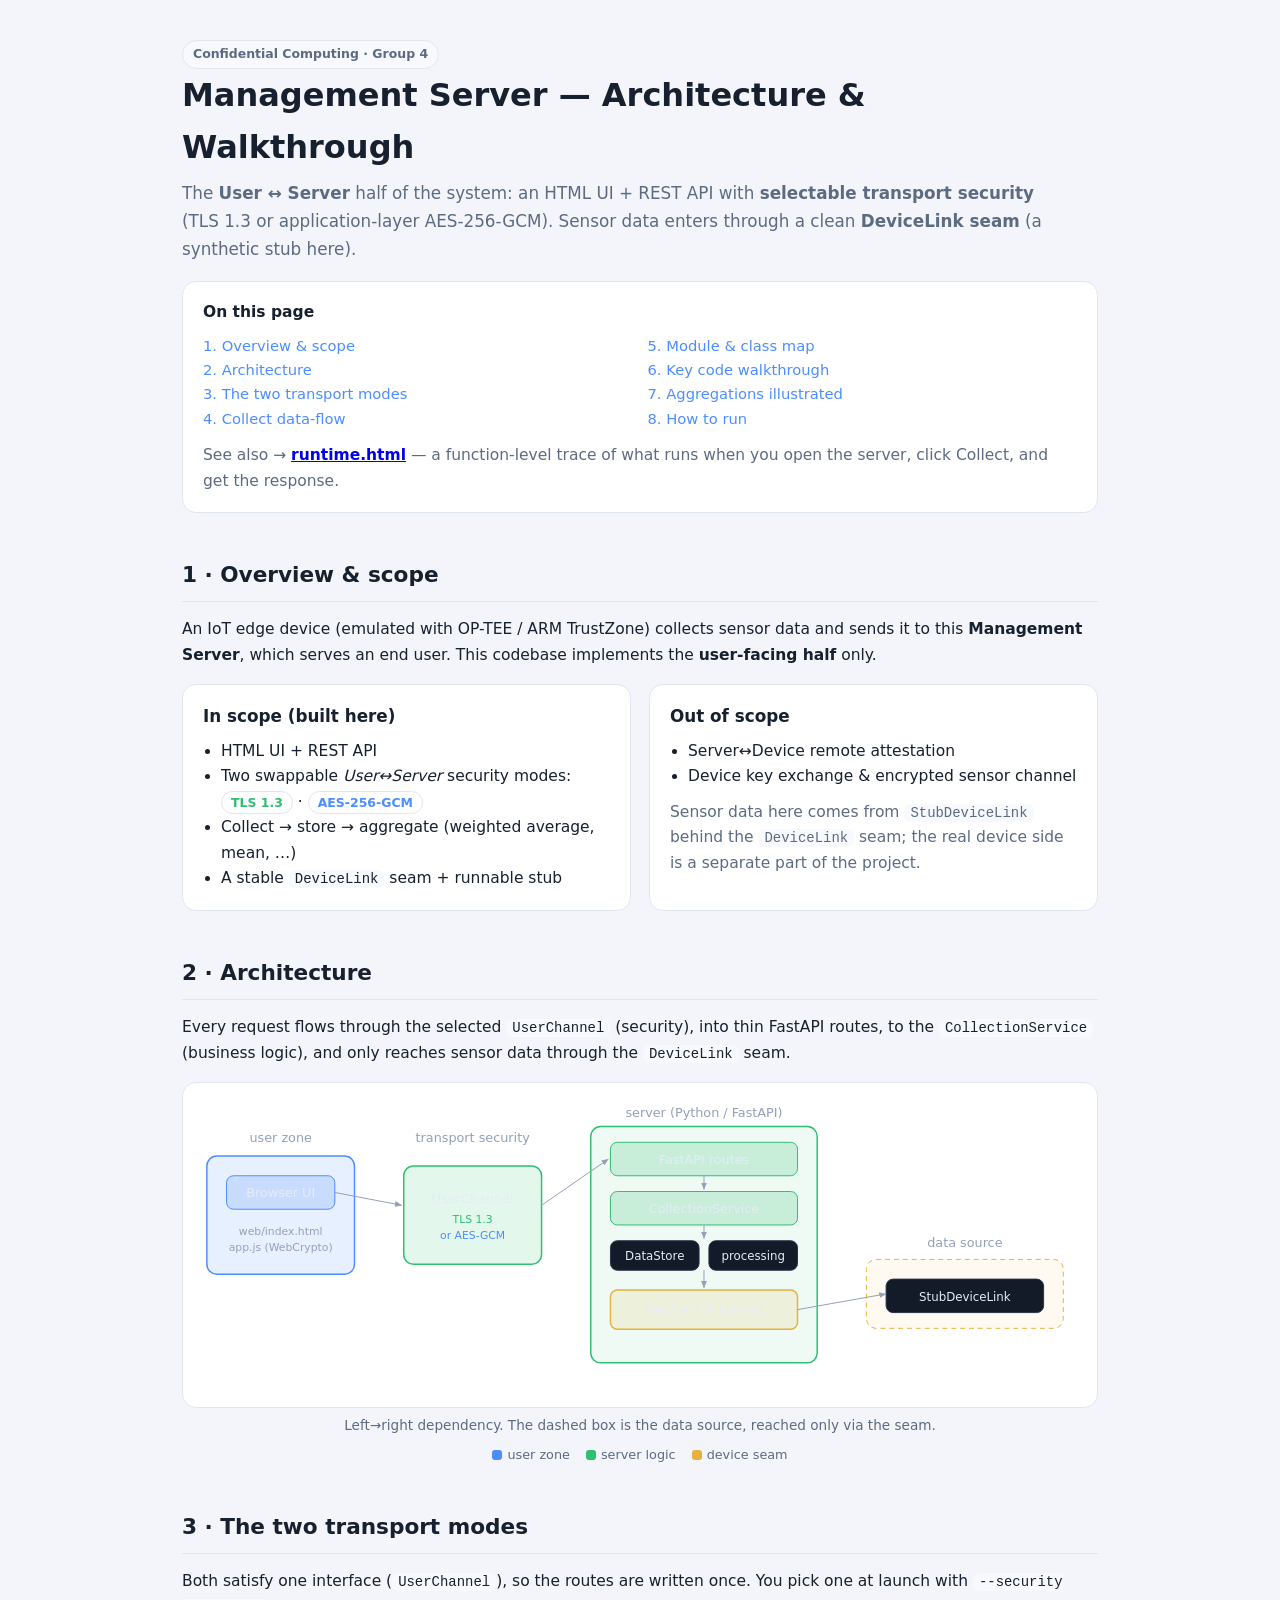
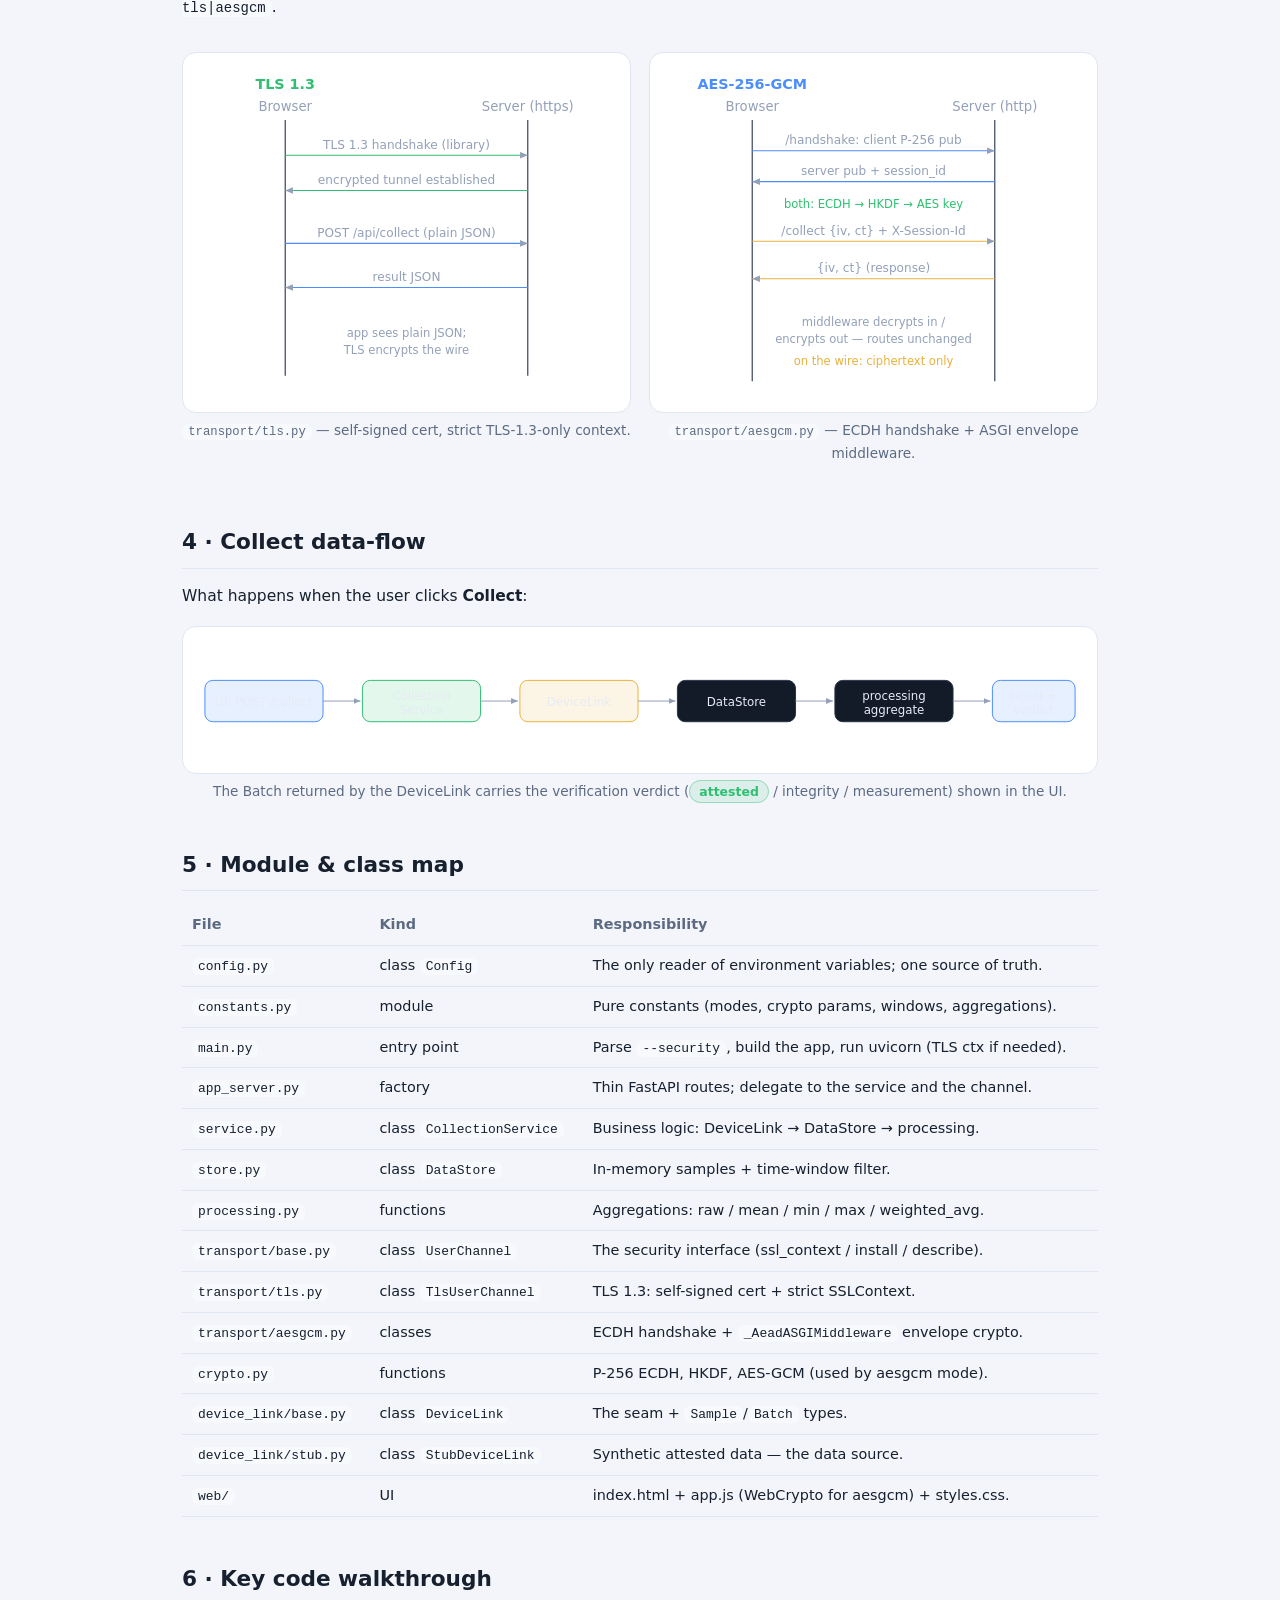
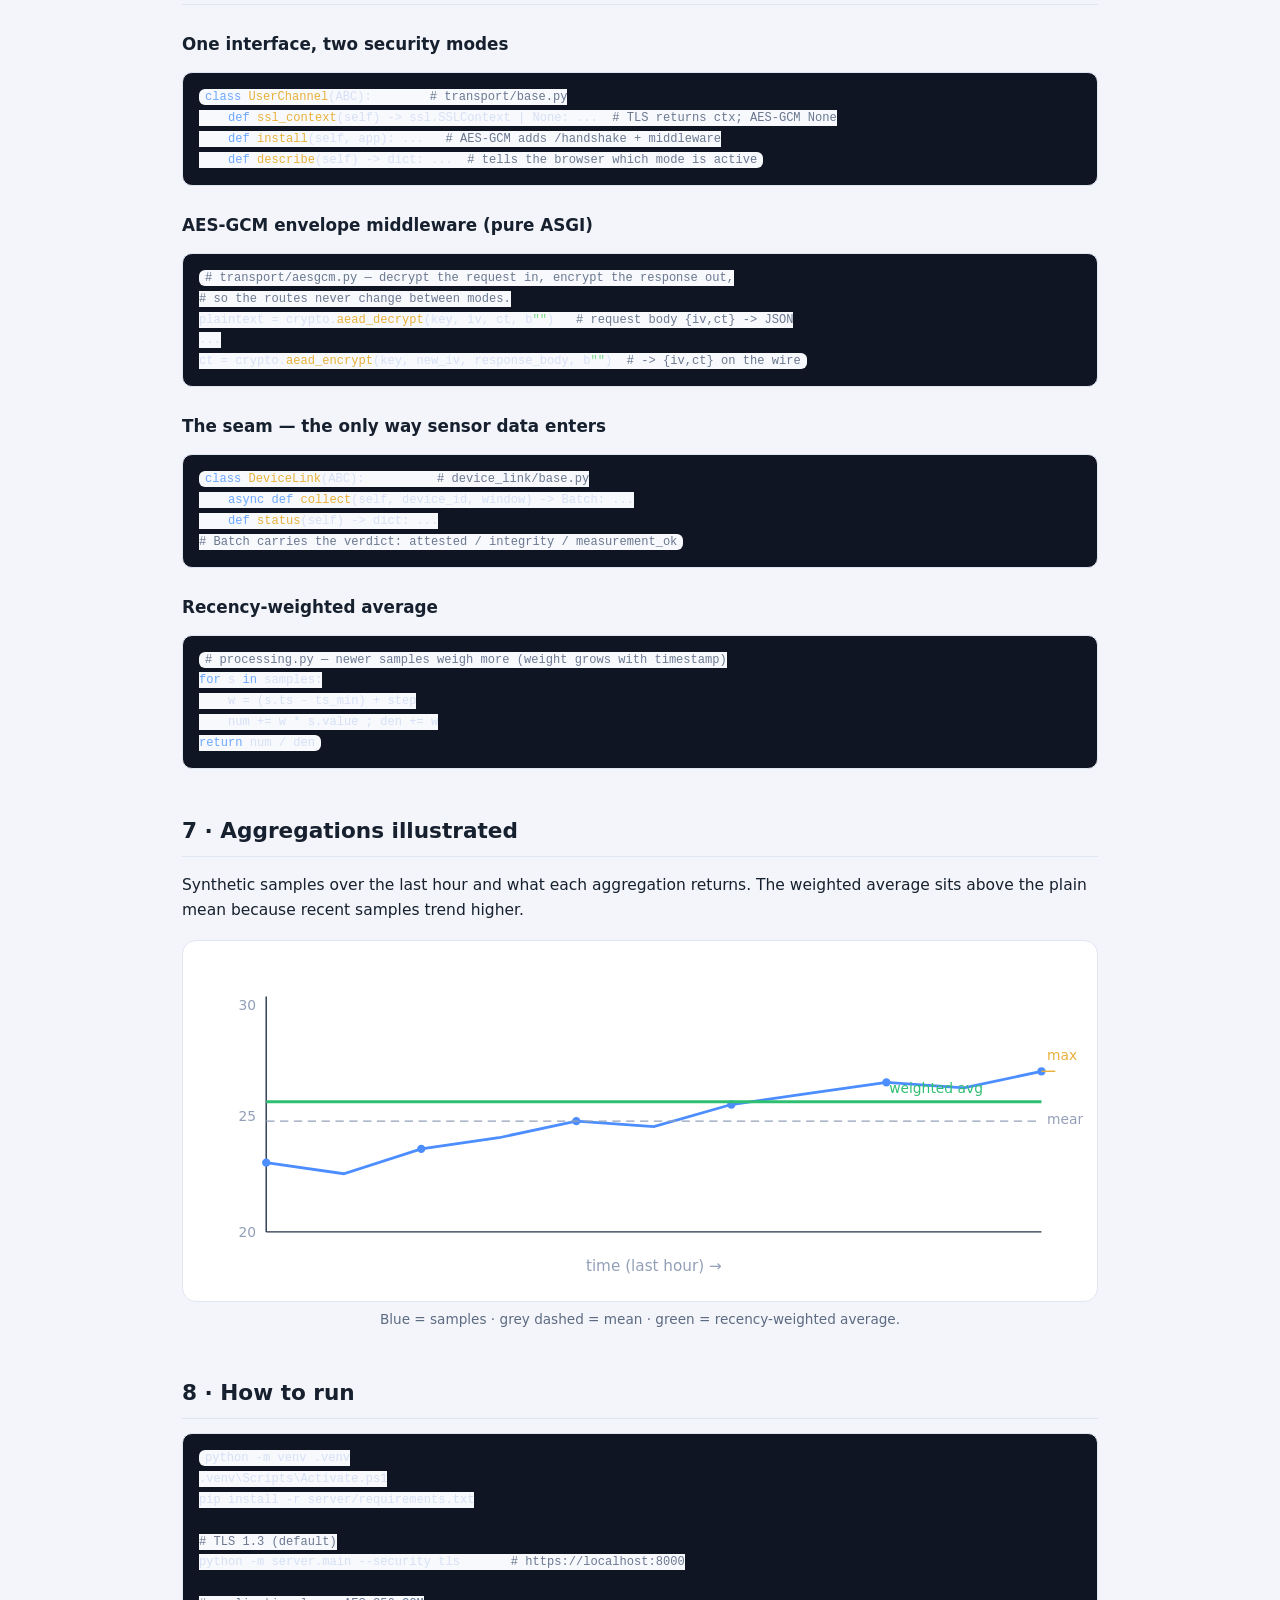
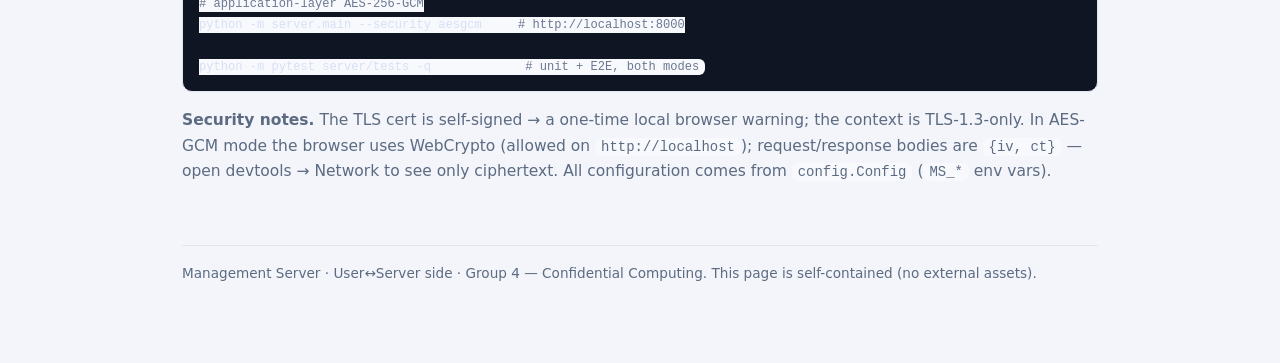
==== CC_Server/server/docs/architecture.html @ 54cc8aa9 "added the server to git + attestation and key exchange is ready + registration" ====
<!DOCTYPE html>
<html lang="en">
<head>
<meta charset="utf-8" />
<meta name="viewport" content="width=device-width, initial-scale=1" />
<title>Management Server — Architecture &amp; Walkthrough</title>
<style>
  :root {
    --bg:#0f1420; --card:#1a2233; --card2:#131a28; --fg:#e6ebf5; --muted:#93a0b8;
    --accent:#4c8dff; --ok:#2fbf71; --bad:#e0556b; --amber:#e8b13b; --border:#27324a;
    --code:#0c1120;
  }
  @media (prefers-color-scheme: light) {
    :root { --bg:#f3f5fa; --card:#fff; --card2:#f7f9fd; --fg:#16202e; --muted:#5c6b82;
            --border:#e0e6f0; --code:#0f1522; }
  }
  * { box-sizing:border-box; }
  body { margin:0; background:var(--bg); color:var(--fg);
    font:15.5px/1.65 system-ui,-apple-system,"Segoe UI",Roboto,sans-serif; }
  .wrap { max-width:960px; margin:0 auto; padding:40px 22px 80px; }
  h1 { font-size:2rem; margin:0 0 6px; }
  h2 { font-size:1.35rem; margin:44px 0 14px; padding-bottom:8px; border-bottom:1px solid var(--border); }
  h3 { font-size:1.05rem; margin:26px 0 8px; }
  p.lead { color:var(--muted); font-size:1.05rem; margin-top:0; }
  .tag { display:inline-block; padding:3px 10px; border-radius:999px; font-size:.78rem;
    font-weight:600; border:1px solid var(--border); background:var(--card2); color:var(--muted); }
  .grid2 { display:grid; grid-template-columns:1fr 1fr; gap:18px; }
  @media (max-width:720px){ .grid2 { grid-template-columns:1fr; } }
  .card { background:var(--card); border:1px solid var(--border); border-radius:14px; padding:18px 20px; }
  .card h3 { margin-top:0; }
  .muted { color:var(--muted); }
  code { background:var(--card2); padding:1px 6px; border-radius:6px; font-size:.9em; }
  pre { background:var(--code); color:#d7e0f5; border:1px solid var(--border); border-radius:10px;
    padding:14px 16px; overflow-x:auto; font-size:.84rem; line-height:1.55; }
  pre .k { color:#6ea8ff; } pre .s { color:#7fd98c; } pre .c { color:#6b7890; } pre .fn { color:#e8b13b; }
  table { width:100%; border-collapse:collapse; font-size:.9rem; }
  th,td { text-align:left; padding:8px 10px; border-bottom:1px solid var(--border); vertical-align:top; }
  th { color:var(--muted); font-weight:600; }
  .chip { padding:3px 9px; border-radius:999px; font-size:.78rem; font-weight:600; border:1px solid var(--border); }
  .chip.ok{color:var(--ok);border-color:rgba(47,191,113,.4);background:rgba(47,191,113,.12);}
  .chip.tls{color:var(--ok);} .chip.aes{color:var(--accent);}
  figure { margin:16px 0; }
  figcaption { color:var(--muted); font-size:.85rem; margin-top:6px; text-align:center; }
  svg { max-width:100%; height:auto; display:block; margin:0 auto; }
  .diagram { background:var(--card); border:1px solid var(--border); border-radius:14px; padding:14px; }
  .legend { font-size:.8rem; color:var(--muted); display:flex; gap:16px; flex-wrap:wrap; justify-content:center; margin-top:8px;}
  .legend span::before{content:"";display:inline-block;width:10px;height:10px;border-radius:3px;margin-right:5px;vertical-align:middle;}
  .lg-user::before{background:#4c8dff;} .lg-app::before{background:#2fbf71;} .lg-seam::before{background:#e8b13b;}
  .toc { columns:2; font-size:.92rem; } @media(max-width:600px){.toc{columns:1;}}
  .toc a { color:var(--accent); text-decoration:none; }
  footer { margin-top:60px; color:var(--muted); font-size:.85rem; border-top:1px solid var(--border); padding-top:16px; }
  /* svg text */
  text { font-family:system-ui,sans-serif; }
</style>
</head>
<body>
<div class="wrap">

  <span class="tag">Confidential Computing · Group 4</span>
  <h1>Management Server — Architecture &amp; Walkthrough</h1>
  <p class="lead">The <strong>User&nbsp;↔&nbsp;Server</strong> half of the system: an HTML UI + REST API
  with <strong>selectable transport security</strong> (TLS&nbsp;1.3 or application-layer AES-256-GCM).
  Sensor data enters through a clean <strong>DeviceLink seam</strong> (a synthetic stub here).</p>

  <div class="card" style="margin-top:18px">
    <strong>On this page</strong>
    <div class="toc" style="margin-top:8px">
      <a href="#overview">1. Overview &amp; scope</a><br/>
      <a href="#arch">2. Architecture</a><br/>
      <a href="#modes">3. The two transport modes</a><br/>
      <a href="#flow">4. Collect data-flow</a><br/>
      <a href="#map">5. Module &amp; class map</a><br/>
      <a href="#code">6. Key code walkthrough</a><br/>
      <a href="#chart">7. Aggregations illustrated</a><br/>
      <a href="#run">8. How to run</a>
    </div>
    <p class="muted" style="margin:12px 0 0">See also →
      <a href="runtime.html"><strong>runtime.html</strong></a> — a function-level trace of what
      runs when you open the server, click Collect, and get the response.</p>
  </div>

  <!-- 1 -->
  <h2 id="overview">1 · Overview &amp; scope</h2>
  <p>An IoT edge device (emulated with OP-TEE / ARM TrustZone) collects sensor data and sends it to
  this <strong>Management Server</strong>, which serves an end user. This codebase implements the
  <strong>user-facing half</strong> only.</p>
  <div class="grid2">
    <div class="card">
      <h3>In scope (built here)</h3>
      <ul style="margin:0;padding-left:18px">
        <li>HTML UI + REST API</li>
        <li>Two swappable <em>User↔Server</em> security modes: <span class="chip tls">TLS 1.3</span> · <span class="chip aes">AES-256-GCM</span></li>
        <li>Collect → store → aggregate (weighted average, mean, …)</li>
        <li>A stable <code>DeviceLink</code> seam + runnable stub</li>
      </ul>
    </div>
    <div class="card">
      <h3>Out of scope</h3>
      <ul style="margin:0;padding-left:18px">
        <li>Server↔Device remote attestation</li>
        <li>Device key exchange &amp; encrypted sensor channel</li>
      </ul>
      <p class="muted" style="margin:10px 0 0">Sensor data here comes from
      <code>StubDeviceLink</code> behind the <code>DeviceLink</code> seam; the real device
      side is a separate part of the project.</p>
    </div>
  </div>

  <!-- 2 -->
  <h2 id="arch">2 · Architecture</h2>
  <p>Every request flows through the selected <code>UserChannel</code> (security), into thin FastAPI
  routes, to the <code>CollectionService</code> (business logic), and only reaches sensor data through
  the <code>DeviceLink</code> seam.</p>
  <figure>
    <div class="diagram">
    <svg viewBox="0 0 900 300" role="img" aria-label="Architecture diagram">
      <defs>
        <marker id="ah" markerWidth="9" markerHeight="9" refX="7" refY="3" orient="auto">
          <path d="M0,0 L7,3 L0,6 Z" fill="#93a0b8"/>
        </marker>
      </defs>
      <!-- user zone -->
      <rect x="10" y="60" width="150" height="120" rx="10" fill="#4c8dff22" stroke="#4c8dff" stroke-width="1.5"/>
      <text x="85" y="46" text-anchor="middle" fill="#93a0b8" font-size="13">user zone</text>
      <rect x="30" y="80" width="110" height="34" rx="7" fill="#4c8dff33" stroke="#4c8dff"/>
      <text x="85" y="102" text-anchor="middle" fill="#e6ebf5" font-size="13">Browser UI</text>
      <text x="85" y="140" text-anchor="middle" fill="#93a0b8" font-size="11">web/index.html</text>
      <text x="85" y="156" text-anchor="middle" fill="#93a0b8" font-size="11">app.js (WebCrypto)</text>

      <!-- channel -->
      <rect x="210" y="70" width="140" height="100" rx="10" fill="#2fbf7122" stroke="#2fbf71" stroke-width="1.5"/>
      <text x="280" y="46" text-anchor="middle" fill="#93a0b8" font-size="13">transport security</text>
      <text x="280" y="108" text-anchor="middle" fill="#e6ebf5" font-size="13">UserChannel</text>
      <text x="280" y="128" text-anchor="middle" fill="#2fbf71" font-size="11">TLS 1.3</text>
      <text x="280" y="144" text-anchor="middle" fill="#4c8dff" font-size="11">or AES-GCM</text>

      <!-- app zone -->
      <rect x="400" y="30" width="230" height="240" rx="10" fill="#2fbf7115" stroke="#2fbf71" stroke-width="1.5"/>
      <text x="515" y="20" text-anchor="middle" fill="#93a0b8" font-size="13">server (Python / FastAPI)</text>
      <rect x="420" y="46" width="190" height="34" rx="7" fill="#2fbf7133" stroke="#2fbf71"/>
      <text x="515" y="68" text-anchor="middle" fill="#e6ebf5" font-size="13">FastAPI routes</text>
      <rect x="420" y="96" width="190" height="34" rx="7" fill="#2fbf7133" stroke="#2fbf71"/>
      <text x="515" y="118" text-anchor="middle" fill="#e6ebf5" font-size="13">CollectionService</text>
      <rect x="420" y="146" width="90" height="30" rx="7" fill="#131a28" stroke="#27324a"/>
      <text x="465" y="166" text-anchor="middle" fill="#e6ebf5" font-size="12">DataStore</text>
      <rect x="520" y="146" width="90" height="30" rx="7" fill="#131a28" stroke="#27324a"/>
      <text x="565" y="166" text-anchor="middle" fill="#e6ebf5" font-size="12">processing</text>
      <rect x="420" y="196" width="190" height="40" rx="7" fill="#e8b13b22" stroke="#e8b13b" stroke-width="1.5"/>
      <text x="515" y="220" text-anchor="middle" fill="#e6ebf5" font-size="13">DeviceLink (seam)</text>

      <!-- data source zone -->
      <rect x="680" y="165" width="200" height="70" rx="10" fill="#e8b13b12" stroke="#e8b13b" stroke-dasharray="5 4"/>
      <text x="780" y="152" text-anchor="middle" fill="#93a0b8" font-size="13">data source</text>
      <rect x="700" y="185" width="160" height="34" rx="7" fill="#131a28" stroke="#27324a"/>
      <text x="780" y="207" text-anchor="middle" fill="#e6ebf5" font-size="12">StubDeviceLink</text>

      <!-- arrows -->
      <line x1="140" y1="97" x2="208" y2="110" stroke="#93a0b8" marker-end="url(#ah)"/>
      <line x1="350" y1="110" x2="418" y2="63" stroke="#93a0b8" marker-end="url(#ah)"/>
      <line x1="515" y1="80" x2="515" y2="94" stroke="#93a0b8" marker-end="url(#ah)"/>
      <line x1="515" y1="130" x2="515" y2="144" stroke="#93a0b8" marker-end="url(#ah)"/>
      <line x1="515" y1="176" x2="515" y2="194" stroke="#93a0b8" marker-end="url(#ah)"/>
      <line x1="610" y1="216" x2="700" y2="200" stroke="#93a0b8" marker-end="url(#ah)"/>
    </svg>
    </div>
    <figcaption>Left→right dependency. The dashed box is the data source, reached only via the seam.</figcaption>
    <div class="legend"><span class="lg-user">user zone</span><span class="lg-app">server logic</span><span class="lg-seam">device seam</span></div>
  </figure>

  <!-- 3 -->
  <h2 id="modes">3 · The two transport modes</h2>
  <p>Both satisfy one interface (<code>UserChannel</code>), so the routes are written once. You pick one
  at launch with <code>--security tls|aesgcm</code>.</p>
  <div class="grid2">
    <figure>
      <div class="diagram">
      <svg viewBox="0 0 380 300" role="img" aria-label="TLS mode sequence">
        <text x="80" y="20" text-anchor="middle" fill="#2fbf71" font-size="13" font-weight="700">TLS 1.3</text>
        <text x="80" y="40" text-anchor="middle" fill="#93a0b8" font-size="12">Browser</text>
        <text x="300" y="40" text-anchor="middle" fill="#93a0b8" font-size="12">Server (https)</text>
        <line x1="80" y1="48" x2="80" y2="280" stroke="#27324a"/>
        <line x1="300" y1="48" x2="300" y2="280" stroke="#27324a"/>
        <line x1="80" y1="80" x2="300" y2="80" stroke="#2fbf71" marker-end="url(#ah)"/>
        <text x="190" y="74" text-anchor="middle" fill="#93a0b8" font-size="11">TLS 1.3 handshake (library)</text>
        <line x1="300" y1="112" x2="80" y2="112" stroke="#2fbf71" marker-end="url(#ah)"/>
        <text x="190" y="106" text-anchor="middle" fill="#93a0b8" font-size="11">encrypted tunnel established</text>
        <line x1="80" y1="160" x2="300" y2="160" stroke="#4c8dff" marker-end="url(#ah)"/>
        <text x="190" y="154" text-anchor="middle" fill="#93a0b8" font-size="11">POST /api/collect (plain JSON)</text>
        <line x1="300" y1="200" x2="80" y2="200" stroke="#4c8dff" marker-end="url(#ah)"/>
        <text x="190" y="194" text-anchor="middle" fill="#93a0b8" font-size="11">result JSON</text>
        <text x="190" y="245" text-anchor="middle" fill="#93a0b8" font-size="10.5">app sees plain JSON;</text>
        <text x="190" y="260" text-anchor="middle" fill="#93a0b8" font-size="10.5">TLS encrypts the wire</text>
      </svg>
      </div>
      <figcaption><code>transport/tls.py</code> — self-signed cert, strict TLS-1.3-only context.</figcaption>
    </figure>
    <figure>
      <div class="diagram">
      <svg viewBox="0 0 380 300" role="img" aria-label="AES-GCM mode sequence">
        <text x="80" y="20" text-anchor="middle" fill="#4c8dff" font-size="13" font-weight="700">AES-256-GCM</text>
        <text x="80" y="40" text-anchor="middle" fill="#93a0b8" font-size="12">Browser</text>
        <text x="300" y="40" text-anchor="middle" fill="#93a0b8" font-size="12">Server (http)</text>
        <line x1="80" y1="48" x2="80" y2="285" stroke="#27324a"/>
        <line x1="300" y1="48" x2="300" y2="285" stroke="#27324a"/>
        <line x1="80" y1="76" x2="300" y2="76" stroke="#4c8dff" marker-end="url(#ah)"/>
        <text x="190" y="70" text-anchor="middle" fill="#93a0b8" font-size="11">/handshake: client P-256 pub</text>
        <line x1="300" y1="104" x2="80" y2="104" stroke="#4c8dff" marker-end="url(#ah)"/>
        <text x="190" y="98" text-anchor="middle" fill="#93a0b8" font-size="11">server pub + session_id</text>
        <text x="190" y="128" text-anchor="middle" fill="#2fbf71" font-size="10.5">both: ECDH → HKDF → AES key</text>
        <line x1="80" y1="158" x2="300" y2="158" stroke="#e8b13b" marker-end="url(#ah)"/>
        <text x="190" y="152" text-anchor="middle" fill="#93a0b8" font-size="11">/collect  {iv, ct}  + X-Session-Id</text>
        <line x1="300" y1="192" x2="80" y2="192" stroke="#e8b13b" marker-end="url(#ah)"/>
        <text x="190" y="186" text-anchor="middle" fill="#93a0b8" font-size="11">{iv, ct}  (response)</text>
        <text x="190" y="235" text-anchor="middle" fill="#93a0b8" font-size="10.5">middleware decrypts in /</text>
        <text x="190" y="250" text-anchor="middle" fill="#93a0b8" font-size="10.5">encrypts out — routes unchanged</text>
        <text x="190" y="270" text-anchor="middle" fill="#e8b13b" font-size="10.5">on the wire: ciphertext only</text>
      </svg>
      </div>
      <figcaption><code>transport/aesgcm.py</code> — ECDH handshake + ASGI envelope middleware.</figcaption>
    </figure>
  </div>

  <!-- 4 -->
  <h2 id="flow">4 · Collect data-flow</h2>
  <p>What happens when the user clicks <strong>Collect</strong>:</p>
  <figure>
    <div class="diagram">
    <svg viewBox="0 0 900 120" role="img" aria-label="Collect data-flow">
      <defs>
        <marker id="ah2" markerWidth="9" markerHeight="9" refX="7" refY="3" orient="auto"><path d="M0,0 L7,3 L0,6 Z" fill="#93a0b8"/></marker>
      </defs>
      <g font-size="12" fill="#e6ebf5">
        <rect x="8"   y="40" width="120" height="42" rx="8" fill="#4c8dff22" stroke="#4c8dff"/><text x="68"  y="66" text-anchor="middle">UI: POST /collect</text>
        <rect x="168" y="40" width="120" height="42" rx="8" fill="#2fbf7122" stroke="#2fbf71"/><text x="228" y="60" text-anchor="middle">Collection</text><text x="228" y="74" text-anchor="middle">Service</text>
        <rect x="328" y="40" width="120" height="42" rx="8" fill="#e8b13b22" stroke="#e8b13b"/><text x="388" y="66" text-anchor="middle">DeviceLink</text>
        <rect x="488" y="40" width="120" height="42" rx="8" fill="#131a28" stroke="#27324a"/><text x="548" y="66" text-anchor="middle">DataStore</text>
        <rect x="648" y="40" width="120" height="42" rx="8" fill="#131a28" stroke="#27324a"/><text x="708" y="60" text-anchor="middle">processing</text><text x="708" y="74" text-anchor="middle">aggregate</text>
        <rect x="808" y="40" width="84" height="42" rx="8" fill="#4c8dff22" stroke="#4c8dff"/><text x="850" y="60" text-anchor="middle">result +</text><text x="850" y="74" text-anchor="middle">verdict</text>
      </g>
      <g stroke="#93a0b8" marker-end="url(#ah2)">
        <line x1="128" y1="61" x2="166" y2="61"/><line x1="288" y1="61" x2="326" y2="61"/>
        <line x1="448" y1="61" x2="486" y2="61"/><line x1="608" y1="61" x2="646" y2="61"/>
        <line x1="768" y1="61" x2="806" y2="61"/>
      </g>
    </svg>
    </div>
    <figcaption>The Batch returned by the DeviceLink carries the verification verdict
    (<span class="chip ok">attested</span> / integrity / measurement) shown in the UI.</figcaption>
  </figure>

  <!-- 5 -->
  <h2 id="map">5 · Module &amp; class map</h2>
  <table>
    <tr><th>File</th><th>Kind</th><th>Responsibility</th></tr>
    <tr><td><code>config.py</code></td><td>class <code>Config</code></td><td>The only reader of environment variables; one source of truth.</td></tr>
    <tr><td><code>constants.py</code></td><td>module</td><td>Pure constants (modes, crypto params, windows, aggregations).</td></tr>
    <tr><td><code>main.py</code></td><td>entry point</td><td>Parse <code>--security</code>, build the app, run uvicorn (TLS ctx if needed).</td></tr>
    <tr><td><code>app_server.py</code></td><td>factory</td><td>Thin FastAPI routes; delegate to the service and the channel.</td></tr>
    <tr><td><code>service.py</code></td><td>class <code>CollectionService</code></td><td>Business logic: DeviceLink → DataStore → processing.</td></tr>
    <tr><td><code>store.py</code></td><td>class <code>DataStore</code></td><td>In-memory samples + time-window filter.</td></tr>
    <tr><td><code>processing.py</code></td><td>functions</td><td>Aggregations: raw / mean / min / max / weighted_avg.</td></tr>
    <tr><td><code>transport/base.py</code></td><td>class <code>UserChannel</code></td><td>The security interface (ssl_context / install / describe).</td></tr>
    <tr><td><code>transport/tls.py</code></td><td>class <code>TlsUserChannel</code></td><td>TLS 1.3: self-signed cert + strict SSLContext.</td></tr>
    <tr><td><code>transport/aesgcm.py</code></td><td>classes</td><td>ECDH handshake + <code>_AeadASGIMiddleware</code> envelope crypto.</td></tr>
    <tr><td><code>crypto.py</code></td><td>functions</td><td>P-256 ECDH, HKDF, AES-GCM (used by aesgcm mode).</td></tr>
    <tr><td><code>device_link/base.py</code></td><td>class <code>DeviceLink</code></td><td>The seam + <code>Sample</code>/<code>Batch</code> types.</td></tr>
    <tr><td><code>device_link/stub.py</code></td><td>class <code>StubDeviceLink</code></td><td>Synthetic attested data — the data source.</td></tr>
    <tr><td><code>web/</code></td><td>UI</td><td>index.html + app.js (WebCrypto for aesgcm) + styles.css.</td></tr>
  </table>

  <!-- 6 -->
  <h2 id="code">6 · Key code walkthrough</h2>

  <h3>One interface, two security modes</h3>
  <pre><code><span class="k">class</span> <span class="fn">UserChannel</span>(ABC):        <span class="c"># transport/base.py</span>
    <span class="k">def</span> <span class="fn">ssl_context</span>(self) -> ssl.SSLContext | None: ...  <span class="c"># TLS returns ctx; AES-GCM None</span>
    <span class="k">def</span> <span class="fn">install</span>(self, app): ...   <span class="c"># AES-GCM adds /handshake + middleware</span>
    <span class="k">def</span> <span class="fn">describe</span>(self) -> dict: ...  <span class="c"># tells the browser which mode is active</span></code></pre>

  <h3>AES-GCM envelope middleware (pure ASGI)</h3>
  <pre><code><span class="c"># transport/aesgcm.py — decrypt the request in, encrypt the response out,</span>
<span class="c"># so the routes never change between modes.</span>
plaintext = crypto.<span class="fn">aead_decrypt</span>(key, iv, ct, b<span class="s">""</span>)   <span class="c"># request body {iv,ct} -> JSON</span>
...
ct = crypto.<span class="fn">aead_encrypt</span>(key, new_iv, response_body, b<span class="s">""</span>)  <span class="c"># -> {iv,ct} on the wire</span></code></pre>

  <h3>The seam — the only way sensor data enters</h3>
  <pre><code><span class="k">class</span> <span class="fn">DeviceLink</span>(ABC):          <span class="c"># device_link/base.py</span>
    <span class="k">async def</span> <span class="fn">collect</span>(self, device_id, window) -> Batch: ...
    <span class="k">def</span> <span class="fn">status</span>(self) -> dict: ...
<span class="c"># Batch carries the verdict: attested / integrity / measurement_ok</span></code></pre>

  <h3>Recency-weighted average</h3>
  <pre><code><span class="c"># processing.py — newer samples weigh more (weight grows with timestamp)</span>
<span class="k">for</span> s <span class="k">in</span> samples:
    w = (s.ts - ts_min) + step
    num += w * s.value ; den += w
<span class="k">return</span> num / den</code></pre>

  <!-- 7 -->
  <h2 id="chart">7 · Aggregations illustrated</h2>
  <p>Synthetic samples over the last hour and what each aggregation returns. The weighted average sits
  above the plain mean because recent samples trend higher.</p>
  <figure>
    <div class="diagram">
    <svg viewBox="0 0 640 240" role="img" aria-label="Sample data with aggregations">
      <!-- axes -->
      <line x1="50" y1="200" x2="610" y2="200" stroke="#27324a"/>
      <line x1="50" y1="30" x2="50" y2="200" stroke="#27324a"/>
      <text x="30" y="204" fill="#93a0b8" font-size="10">20</text>
      <text x="30" y="120" fill="#93a0b8" font-size="10">25</text>
      <text x="30" y="40"  fill="#93a0b8" font-size="10">30</text>
      <text x="330" y="228" fill="#93a0b8" font-size="11" text-anchor="middle">time (last hour) →</text>
      <!-- sample polyline (values rising with noise) -->
      <polyline fill="none" stroke="#4c8dff" stroke-width="2"
        points="50,150 106,158 162,140 218,132 274,120 330,124 386,108 442,100 498,92 554,96 610,84"/>
      <!-- points -->
      <g fill="#4c8dff">
        <circle cx="50" cy="150" r="3"/><circle cx="162" cy="140" r="3"/><circle cx="274" cy="120" r="3"/>
        <circle cx="386" cy="108" r="3"/><circle cx="498" cy="92" r="3"/><circle cx="610" cy="84" r="3"/>
      </g>
      <!-- mean line -->
      <line x1="50" y1="120" x2="610" y2="120" stroke="#93a0b8" stroke-dasharray="6 4"/>
      <text x="614" y="122" fill="#93a0b8" font-size="10">mean</text>
      <!-- weighted avg line (higher = lower y) -->
      <line x1="50" y1="106" x2="610" y2="106" stroke="#2fbf71" stroke-width="2"/>
      <text x="500" y="100" fill="#2fbf71" font-size="10">weighted avg</text>
      <!-- min/max ticks -->
      <line x1="610" y1="84" x2="620" y2="84" stroke="#e8b13b"/><text x="614" y="76" fill="#e8b13b" font-size="10">max</text>
    </svg>
    </div>
    <figcaption>Blue = samples · grey dashed = mean · green = recency-weighted average.</figcaption>
  </figure>

  <!-- 8 -->
  <h2 id="run">8 · How to run</h2>
  <pre><code>python -m venv .venv
.venv\Scripts\Activate.ps1
pip install -r server/requirements.txt

<span class="c"># TLS 1.3 (default)</span>
python -m server.main --security tls       <span class="c"># https://localhost:8000</span>

<span class="c"># application-layer AES-256-GCM</span>
python -m server.main --security aesgcm     <span class="c"># http://localhost:8000</span>

python -m pytest server/tests -q             <span class="c"># unit + E2E, both modes</span></code></pre>
  <p class="muted"><strong>Security notes.</strong> The TLS cert is self-signed → a one-time local browser
  warning; the context is TLS-1.3-only. In AES-GCM mode the browser uses WebCrypto (allowed on
  <code>http://localhost</code>); request/response bodies are <code>{iv, ct}</code> — open devtools →
  Network to see only ciphertext. All configuration comes from <code>config.Config</code>
  (<code>MS_*</code> env vars).</p>

  <footer>
    Management Server · User↔Server side · Group 4 — Confidential Computing.
    This page is self-contained (no external assets).
  </footer>
</div>
</body>
</html>
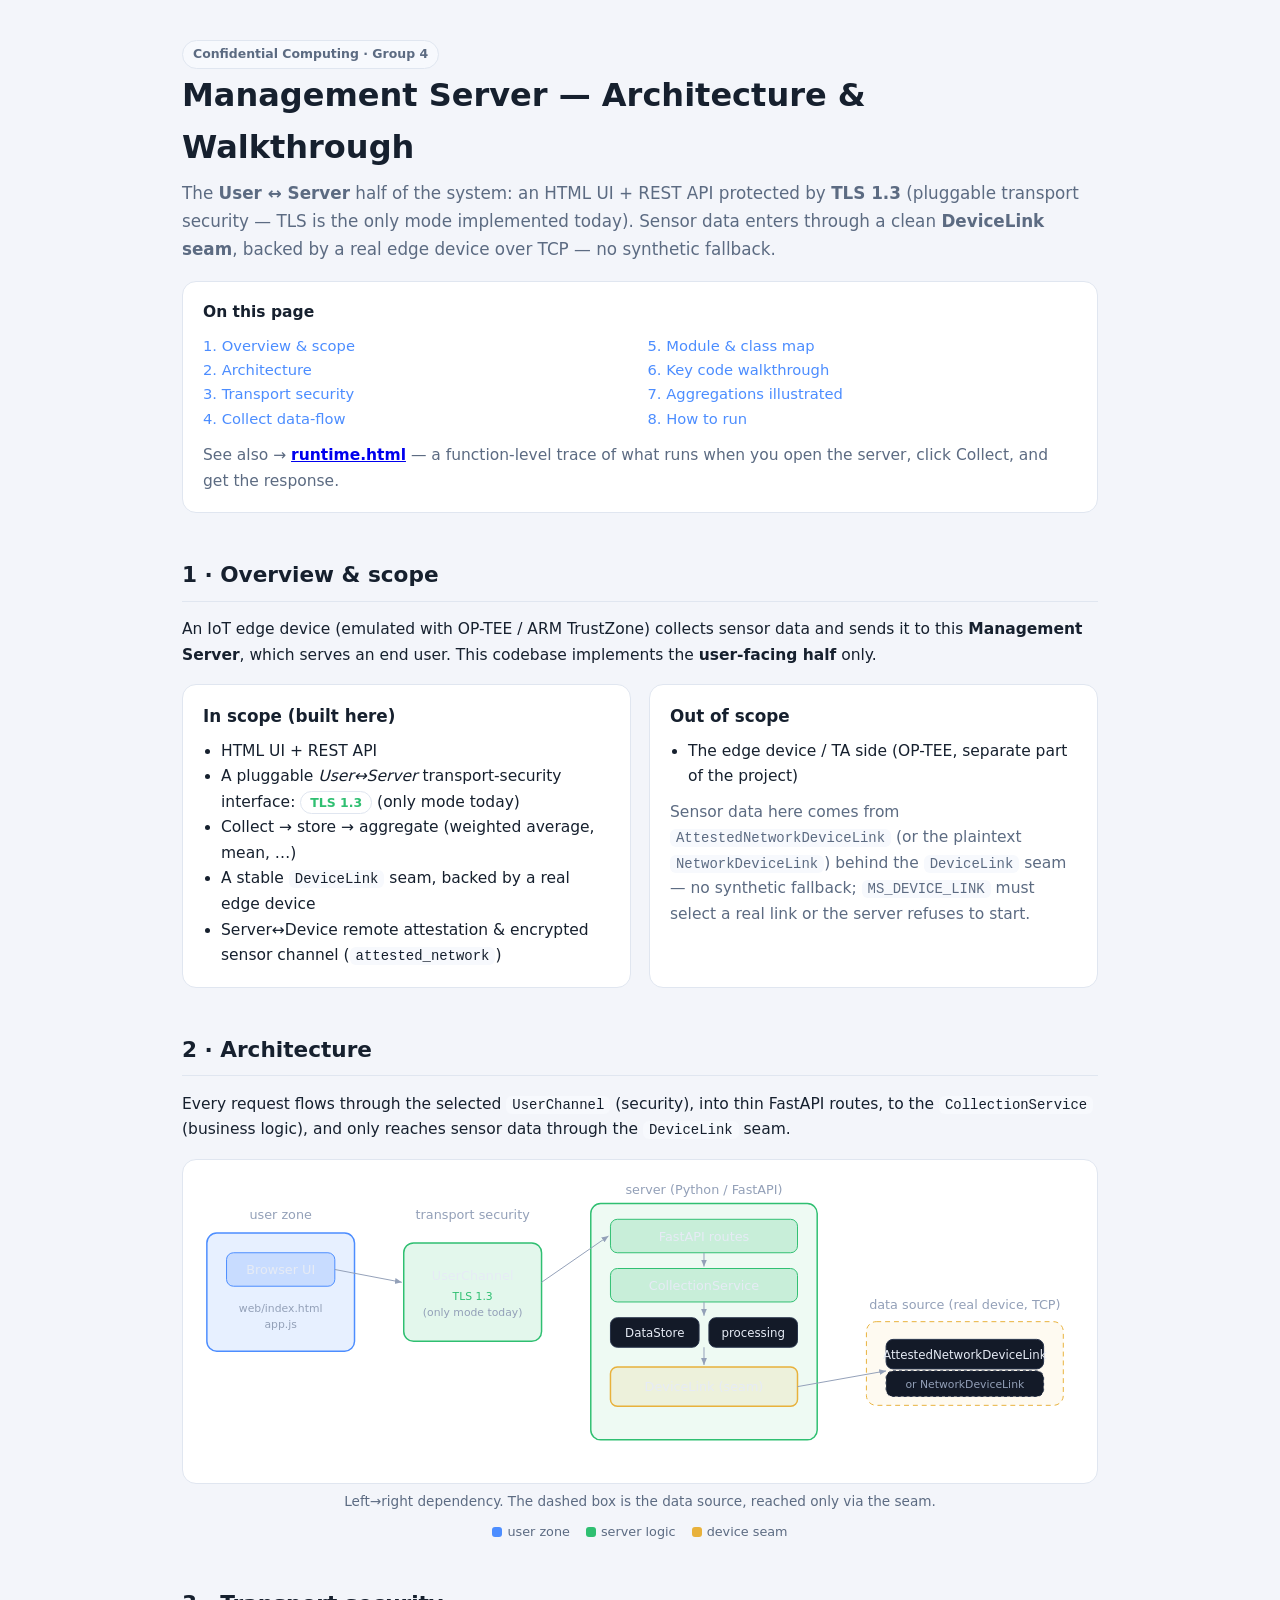
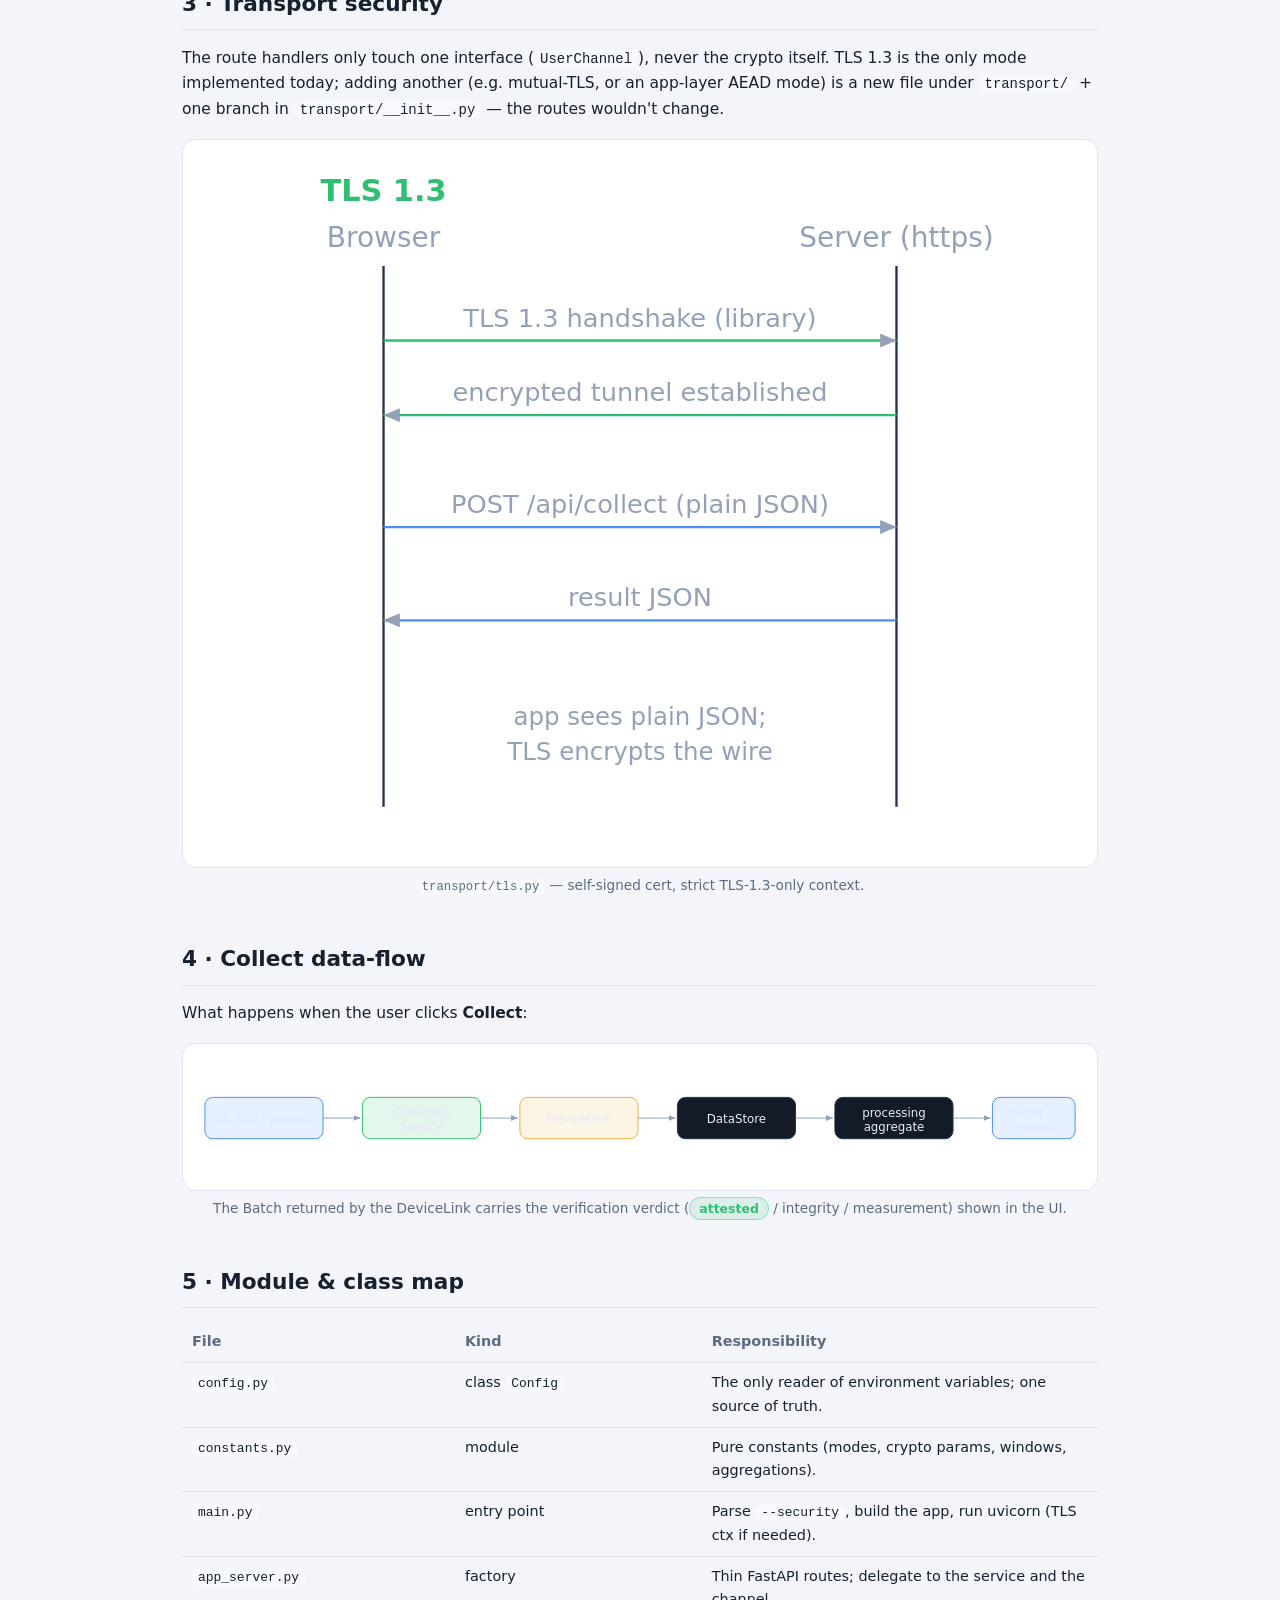
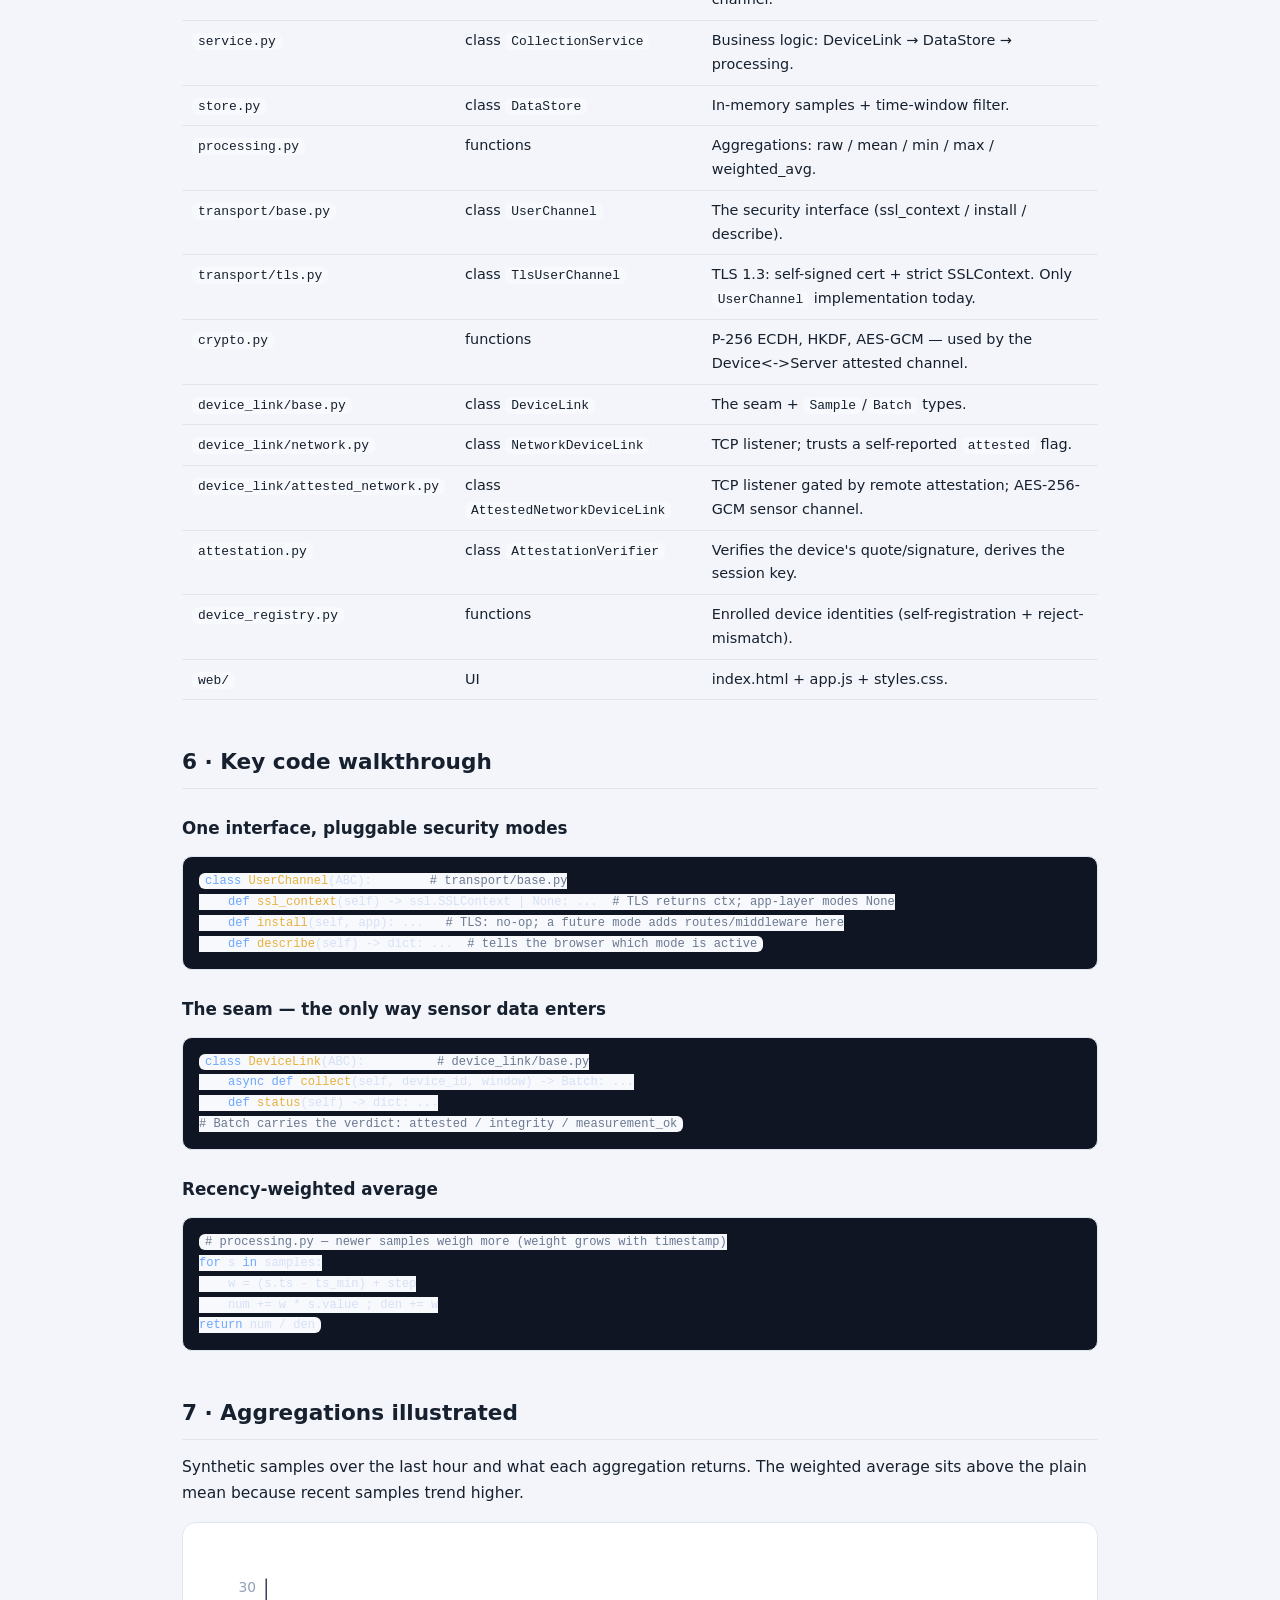
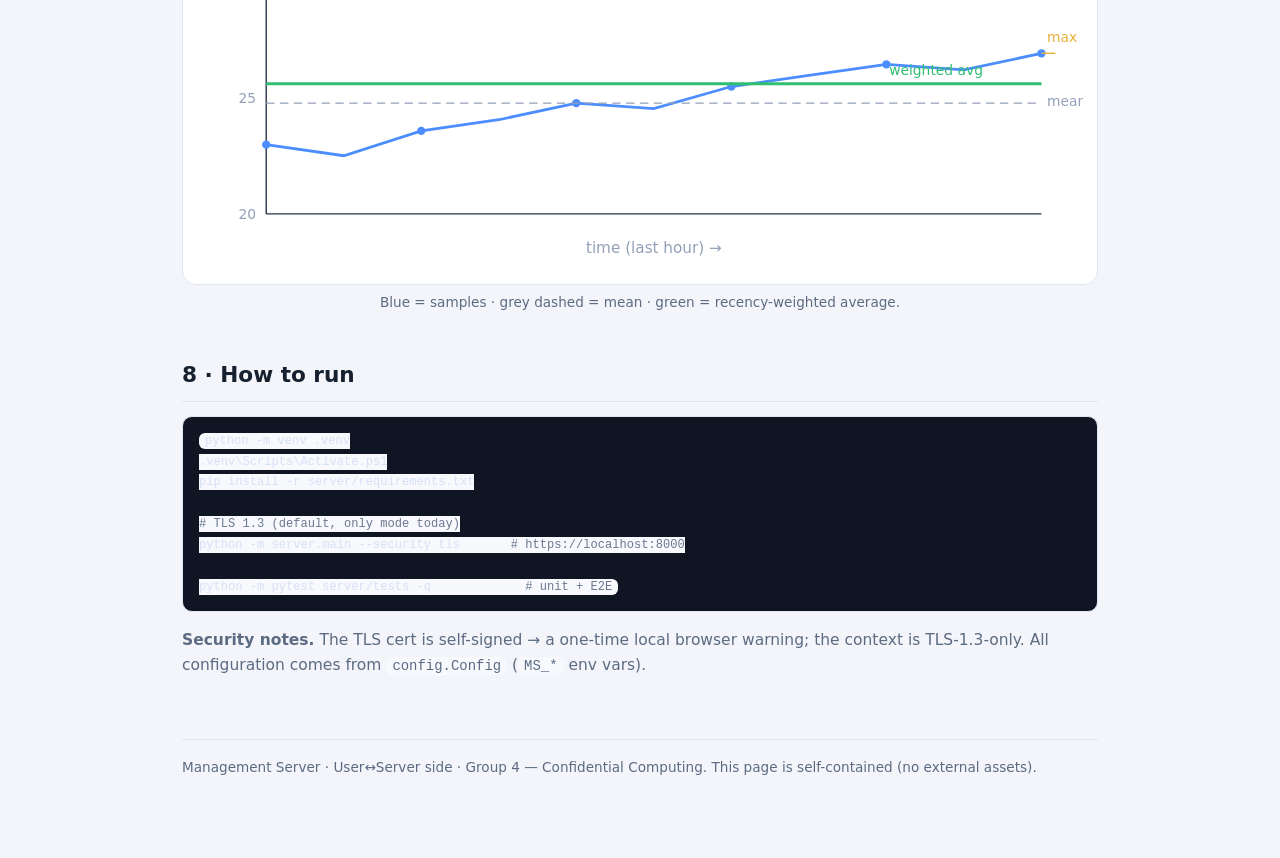
==== commit 9057a3b5: "clean up mocks/stubs and implementaation of AES-GCM - CC_Server/server/README.md: Drop stub/mock/AES" ====
--- a/CC_Server/server/docs/architecture.html
+++ b/CC_Server/server/docs/architecture.html
@@ -38,7 +38,7 @@
   th { color:var(--muted); font-weight:600; }
   .chip { padding:3px 9px; border-radius:999px; font-size:.78rem; font-weight:600; border:1px solid var(--border); }
   .chip.ok{color:var(--ok);border-color:rgba(47,191,113,.4);background:rgba(47,191,113,.12);}
-  .chip.tls{color:var(--ok);} .chip.aes{color:var(--accent);}
+  .chip.tls{color:var(--ok);}
   figure { margin:16px 0; }
   figcaption { color:var(--muted); font-size:.85rem; margin-top:6px; text-align:center; }
   svg { max-width:100%; height:auto; display:block; margin:0 auto; }
@@ -59,15 +59,16 @@
   <span class="tag">Confidential Computing · Group 4</span>
   <h1>Management Server — Architecture &amp; Walkthrough</h1>
   <p class="lead">The <strong>User&nbsp;↔&nbsp;Server</strong> half of the system: an HTML UI + REST API
-  with <strong>selectable transport security</strong> (TLS&nbsp;1.3 or application-layer AES-256-GCM).
-  Sensor data enters through a clean <strong>DeviceLink seam</strong> (a synthetic stub here).</p>
+  protected by <strong>TLS&nbsp;1.3</strong> (pluggable transport security — TLS is the only mode
+  implemented today). Sensor data enters through a clean <strong>DeviceLink seam</strong>, backed
+  by a real edge device over TCP — no synthetic fallback.</p>
 
   <div class="card" style="margin-top:18px">
     <strong>On this page</strong>
     <div class="toc" style="margin-top:8px">
       <a href="#overview">1. Overview &amp; scope</a><br/>
       <a href="#arch">2. Architecture</a><br/>
-      <a href="#modes">3. The two transport modes</a><br/>
+      <a href="#modes">3. Transport security</a><br/>
       <a href="#flow">4. Collect data-flow</a><br/>
       <a href="#map">5. Module &amp; class map</a><br/>
       <a href="#code">6. Key code walkthrough</a><br/>
@@ -89,20 +90,21 @@
       <h3>In scope (built here)</h3>
       <ul style="margin:0;padding-left:18px">
         <li>HTML UI + REST API</li>
-        <li>Two swappable <em>User↔Server</em> security modes: <span class="chip tls">TLS 1.3</span> · <span class="chip aes">AES-256-GCM</span></li>
+        <li>A pluggable <em>User↔Server</em> transport-security interface: <span class="chip tls">TLS 1.3</span> (only mode today)</li>
         <li>Collect → store → aggregate (weighted average, mean, …)</li>
-        <li>A stable <code>DeviceLink</code> seam + runnable stub</li>
+        <li>A stable <code>DeviceLink</code> seam, backed by a real edge device</li>
+        <li>Server↔Device remote attestation &amp; encrypted sensor channel (<code>attested_network</code>)</li>
       </ul>
     </div>
     <div class="card">
       <h3>Out of scope</h3>
       <ul style="margin:0;padding-left:18px">
-        <li>Server↔Device remote attestation</li>
-        <li>Device key exchange &amp; encrypted sensor channel</li>
+        <li>The edge device / TA side (OP-TEE, separate part of the project)</li>
       </ul>
       <p class="muted" style="margin:10px 0 0">Sensor data here comes from
-      <code>StubDeviceLink</code> behind the <code>DeviceLink</code> seam; the real device
-      side is a separate part of the project.</p>
+      <code>AttestedNetworkDeviceLink</code> (or the plaintext <code>NetworkDeviceLink</code>)
+      behind the <code>DeviceLink</code> seam — no synthetic fallback; <code>MS_DEVICE_LINK</code>
+      must select a real link or the server refuses to start.</p>
     </div>
   </div>
 
@@ -125,14 +127,14 @@
       <rect x="30" y="80" width="110" height="34" rx="7" fill="#4c8dff33" stroke="#4c8dff"/>
       <text x="85" y="102" text-anchor="middle" fill="#e6ebf5" font-size="13">Browser UI</text>
       <text x="85" y="140" text-anchor="middle" fill="#93a0b8" font-size="11">web/index.html</text>
-      <text x="85" y="156" text-anchor="middle" fill="#93a0b8" font-size="11">app.js (WebCrypto)</text>
+      <text x="85" y="156" text-anchor="middle" fill="#93a0b8" font-size="11">app.js</text>
 
       <!-- channel -->
       <rect x="210" y="70" width="140" height="100" rx="10" fill="#2fbf7122" stroke="#2fbf71" stroke-width="1.5"/>
       <text x="280" y="46" text-anchor="middle" fill="#93a0b8" font-size="13">transport security</text>
       <text x="280" y="108" text-anchor="middle" fill="#e6ebf5" font-size="13">UserChannel</text>
       <text x="280" y="128" text-anchor="middle" fill="#2fbf71" font-size="11">TLS 1.3</text>
-      <text x="280" y="144" text-anchor="middle" fill="#4c8dff" font-size="11">or AES-GCM</text>
+      <text x="280" y="144" text-anchor="middle" fill="#93a0b8" font-size="11">(only mode today)</text>
 
       <!-- app zone -->
       <rect x="400" y="30" width="230" height="240" rx="10" fill="#2fbf7115" stroke="#2fbf71" stroke-width="1.5"/>
@@ -149,10 +151,12 @@
       <text x="515" y="220" text-anchor="middle" fill="#e6ebf5" font-size="13">DeviceLink (seam)</text>
 
       <!-- data source zone -->
-      <rect x="680" y="165" width="200" height="70" rx="10" fill="#e8b13b12" stroke="#e8b13b" stroke-dasharray="5 4"/>
-      <text x="780" y="152" text-anchor="middle" fill="#93a0b8" font-size="13">data source</text>
-      <rect x="700" y="185" width="160" height="34" rx="7" fill="#131a28" stroke="#27324a"/>
-      <text x="780" y="207" text-anchor="middle" fill="#e6ebf5" font-size="12">StubDeviceLink</text>
+      <rect x="680" y="150" width="200" height="85" rx="10" fill="#e8b13b12" stroke="#e8b13b" stroke-dasharray="5 4"/>
+      <text x="780" y="137" text-anchor="middle" fill="#93a0b8" font-size="13">data source (real device, TCP)</text>
+      <rect x="700" y="168" width="160" height="30" rx="7" fill="#131a28" stroke="#27324a"/>
+      <text x="780" y="188" text-anchor="middle" fill="#e6ebf5" font-size="12">AttestedNetworkDeviceLink</text>
+      <rect x="700" y="200" width="160" height="26" rx="7" fill="#131a28" stroke="#27324a" stroke-dasharray="3 3"/>
+      <text x="780" y="217" text-anchor="middle" fill="#93a0b8" font-size="11">or NetworkDeviceLink</text>
 
       <!-- arrows -->
       <line x1="140" y1="97" x2="208" y2="110" stroke="#93a0b8" marker-end="url(#ah)"/>
@@ -168,57 +172,33 @@
   </figure>
 
   <!-- 3 -->
-  <h2 id="modes">3 · The two transport modes</h2>
-  <p>Both satisfy one interface (<code>UserChannel</code>), so the routes are written once. You pick one
-  at launch with <code>--security tls|aesgcm</code>.</p>
-  <div class="grid2">
-    <figure>
-      <div class="diagram">
-      <svg viewBox="0 0 380 300" role="img" aria-label="TLS mode sequence">
-        <text x="80" y="20" text-anchor="middle" fill="#2fbf71" font-size="13" font-weight="700">TLS 1.3</text>
-        <text x="80" y="40" text-anchor="middle" fill="#93a0b8" font-size="12">Browser</text>
-        <text x="300" y="40" text-anchor="middle" fill="#93a0b8" font-size="12">Server (https)</text>
-        <line x1="80" y1="48" x2="80" y2="280" stroke="#27324a"/>
-        <line x1="300" y1="48" x2="300" y2="280" stroke="#27324a"/>
-        <line x1="80" y1="80" x2="300" y2="80" stroke="#2fbf71" marker-end="url(#ah)"/>
-        <text x="190" y="74" text-anchor="middle" fill="#93a0b8" font-size="11">TLS 1.3 handshake (library)</text>
-        <line x1="300" y1="112" x2="80" y2="112" stroke="#2fbf71" marker-end="url(#ah)"/>
-        <text x="190" y="106" text-anchor="middle" fill="#93a0b8" font-size="11">encrypted tunnel established</text>
-        <line x1="80" y1="160" x2="300" y2="160" stroke="#4c8dff" marker-end="url(#ah)"/>
-        <text x="190" y="154" text-anchor="middle" fill="#93a0b8" font-size="11">POST /api/collect (plain JSON)</text>
-        <line x1="300" y1="200" x2="80" y2="200" stroke="#4c8dff" marker-end="url(#ah)"/>
-        <text x="190" y="194" text-anchor="middle" fill="#93a0b8" font-size="11">result JSON</text>
-        <text x="190" y="245" text-anchor="middle" fill="#93a0b8" font-size="10.5">app sees plain JSON;</text>
-        <text x="190" y="260" text-anchor="middle" fill="#93a0b8" font-size="10.5">TLS encrypts the wire</text>
-      </svg>
-      </div>
-      <figcaption><code>transport/tls.py</code> — self-signed cert, strict TLS-1.3-only context.</figcaption>
-    </figure>
-    <figure>
-      <div class="diagram">
-      <svg viewBox="0 0 380 300" role="img" aria-label="AES-GCM mode sequence">
-        <text x="80" y="20" text-anchor="middle" fill="#4c8dff" font-size="13" font-weight="700">AES-256-GCM</text>
-        <text x="80" y="40" text-anchor="middle" fill="#93a0b8" font-size="12">Browser</text>
-        <text x="300" y="40" text-anchor="middle" fill="#93a0b8" font-size="12">Server (http)</text>
-        <line x1="80" y1="48" x2="80" y2="285" stroke="#27324a"/>
-        <line x1="300" y1="48" x2="300" y2="285" stroke="#27324a"/>
-        <line x1="80" y1="76" x2="300" y2="76" stroke="#4c8dff" marker-end="url(#ah)"/>
-        <text x="190" y="70" text-anchor="middle" fill="#93a0b8" font-size="11">/handshake: client P-256 pub</text>
-        <line x1="300" y1="104" x2="80" y2="104" stroke="#4c8dff" marker-end="url(#ah)"/>
-        <text x="190" y="98" text-anchor="middle" fill="#93a0b8" font-size="11">server pub + session_id</text>
-        <text x="190" y="128" text-anchor="middle" fill="#2fbf71" font-size="10.5">both: ECDH → HKDF → AES key</text>
-        <line x1="80" y1="158" x2="300" y2="158" stroke="#e8b13b" marker-end="url(#ah)"/>
-        <text x="190" y="152" text-anchor="middle" fill="#93a0b8" font-size="11">/collect  {iv, ct}  + X-Session-Id</text>
-        <line x1="300" y1="192" x2="80" y2="192" stroke="#e8b13b" marker-end="url(#ah)"/>
-        <text x="190" y="186" text-anchor="middle" fill="#93a0b8" font-size="11">{iv, ct}  (response)</text>
-        <text x="190" y="235" text-anchor="middle" fill="#93a0b8" font-size="10.5">middleware decrypts in /</text>
-        <text x="190" y="250" text-anchor="middle" fill="#93a0b8" font-size="10.5">encrypts out — routes unchanged</text>
-        <text x="190" y="270" text-anchor="middle" fill="#e8b13b" font-size="10.5">on the wire: ciphertext only</text>
-      </svg>
-      </div>
-      <figcaption><code>transport/aesgcm.py</code> — ECDH handshake + ASGI envelope middleware.</figcaption>
-    </figure>
-  </div>
+  <h2 id="modes">3 · Transport security</h2>
+  <p>The route handlers only touch one interface (<code>UserChannel</code>), never the crypto
+  itself. TLS 1.3 is the only mode implemented today; adding another (e.g. mutual-TLS, or an
+  app-layer AEAD mode) is a new file under <code>transport/</code> + one branch in
+  <code>transport/__init__.py</code> — the routes wouldn't change.</p>
+  <figure>
+    <div class="diagram">
+    <svg viewBox="0 0 380 300" role="img" aria-label="TLS mode sequence">
+      <text x="80" y="20" text-anchor="middle" fill="#2fbf71" font-size="13" font-weight="700">TLS 1.3</text>
+      <text x="80" y="40" text-anchor="middle" fill="#93a0b8" font-size="12">Browser</text>
+      <text x="300" y="40" text-anchor="middle" fill="#93a0b8" font-size="12">Server (https)</text>
+      <line x1="80" y1="48" x2="80" y2="280" stroke="#27324a"/>
+      <line x1="300" y1="48" x2="300" y2="280" stroke="#27324a"/>
+      <line x1="80" y1="80" x2="300" y2="80" stroke="#2fbf71" marker-end="url(#ah)"/>
+      <text x="190" y="74" text-anchor="middle" fill="#93a0b8" font-size="11">TLS 1.3 handshake (library)</text>
+      <line x1="300" y1="112" x2="80" y2="112" stroke="#2fbf71" marker-end="url(#ah)"/>
+      <text x="190" y="106" text-anchor="middle" fill="#93a0b8" font-size="11">encrypted tunnel established</text>
+      <line x1="80" y1="160" x2="300" y2="160" stroke="#4c8dff" marker-end="url(#ah)"/>
+      <text x="190" y="154" text-anchor="middle" fill="#93a0b8" font-size="11">POST /api/collect (plain JSON)</text>
+      <line x1="300" y1="200" x2="80" y2="200" stroke="#4c8dff" marker-end="url(#ah)"/>
+      <text x="190" y="194" text-anchor="middle" fill="#93a0b8" font-size="11">result JSON</text>
+      <text x="190" y="245" text-anchor="middle" fill="#93a0b8" font-size="10.5">app sees plain JSON;</text>
+      <text x="190" y="260" text-anchor="middle" fill="#93a0b8" font-size="10.5">TLS encrypts the wire</text>
+    </svg>
+    </div>
+    <figcaption><code>transport/tls.py</code> — self-signed cert, strict TLS-1.3-only context.</figcaption>
+  </figure>
 
   <!-- 4 -->
   <h2 id="flow">4 · Collect data-flow</h2>
@@ -260,29 +240,24 @@
     <tr><td><code>store.py</code></td><td>class <code>DataStore</code></td><td>In-memory samples + time-window filter.</td></tr>
     <tr><td><code>processing.py</code></td><td>functions</td><td>Aggregations: raw / mean / min / max / weighted_avg.</td></tr>
     <tr><td><code>transport/base.py</code></td><td>class <code>UserChannel</code></td><td>The security interface (ssl_context / install / describe).</td></tr>
-    <tr><td><code>transport/tls.py</code></td><td>class <code>TlsUserChannel</code></td><td>TLS 1.3: self-signed cert + strict SSLContext.</td></tr>
-    <tr><td><code>transport/aesgcm.py</code></td><td>classes</td><td>ECDH handshake + <code>_AeadASGIMiddleware</code> envelope crypto.</td></tr>
-    <tr><td><code>crypto.py</code></td><td>functions</td><td>P-256 ECDH, HKDF, AES-GCM (used by aesgcm mode).</td></tr>
+    <tr><td><code>transport/tls.py</code></td><td>class <code>TlsUserChannel</code></td><td>TLS 1.3: self-signed cert + strict SSLContext. Only <code>UserChannel</code> implementation today.</td></tr>
+    <tr><td><code>crypto.py</code></td><td>functions</td><td>P-256 ECDH, HKDF, AES-GCM — used by the Device&lt;-&gt;Server attested channel.</td></tr>
     <tr><td><code>device_link/base.py</code></td><td>class <code>DeviceLink</code></td><td>The seam + <code>Sample</code>/<code>Batch</code> types.</td></tr>
-    <tr><td><code>device_link/stub.py</code></td><td>class <code>StubDeviceLink</code></td><td>Synthetic attested data — the data source.</td></tr>
-    <tr><td><code>web/</code></td><td>UI</td><td>index.html + app.js (WebCrypto for aesgcm) + styles.css.</td></tr>
+    <tr><td><code>device_link/network.py</code></td><td>class <code>NetworkDeviceLink</code></td><td>TCP listener; trusts a self-reported <code>attested</code> flag.</td></tr>
+    <tr><td><code>device_link/attested_network.py</code></td><td>class <code>AttestedNetworkDeviceLink</code></td><td>TCP listener gated by remote attestation; AES-256-GCM sensor channel.</td></tr>
+    <tr><td><code>attestation.py</code></td><td>class <code>AttestationVerifier</code></td><td>Verifies the device's quote/signature, derives the session key.</td></tr>
+    <tr><td><code>device_registry.py</code></td><td>functions</td><td>Enrolled device identities (self-registration + reject-mismatch).</td></tr>
+    <tr><td><code>web/</code></td><td>UI</td><td>index.html + app.js + styles.css.</td></tr>
   </table>
 
   <!-- 6 -->
   <h2 id="code">6 · Key code walkthrough</h2>
 
-  <h3>One interface, two security modes</h3>
+  <h3>One interface, pluggable security modes</h3>
   <pre><code><span class="k">class</span> <span class="fn">UserChannel</span>(ABC):        <span class="c"># transport/base.py</span>
-    <span class="k">def</span> <span class="fn">ssl_context</span>(self) -> ssl.SSLContext | None: ...  <span class="c"># TLS returns ctx; AES-GCM None</span>
-    <span class="k">def</span> <span class="fn">install</span>(self, app): ...   <span class="c"># AES-GCM adds /handshake + middleware</span>
+    <span class="k">def</span> <span class="fn">ssl_context</span>(self) -> ssl.SSLContext | None: ...  <span class="c"># TLS returns ctx; app-layer modes None</span>
+    <span class="k">def</span> <span class="fn">install</span>(self, app): ...   <span class="c"># TLS: no-op; a future mode adds routes/middleware here</span>
     <span class="k">def</span> <span class="fn">describe</span>(self) -> dict: ...  <span class="c"># tells the browser which mode is active</span></code></pre>
-
-  <h3>AES-GCM envelope middleware (pure ASGI)</h3>
-  <pre><code><span class="c"># transport/aesgcm.py — decrypt the request in, encrypt the response out,</span>
-<span class="c"># so the routes never change between modes.</span>
-plaintext = crypto.<span class="fn">aead_decrypt</span>(key, iv, ct, b<span class="s">""</span>)   <span class="c"># request body {iv,ct} -> JSON</span>
-...
-ct = crypto.<span class="fn">aead_encrypt</span>(key, new_iv, response_body, b<span class="s">""</span>)  <span class="c"># -> {iv,ct} on the wire</span></code></pre>
 
   <h3>The seam — the only way sensor data enters</h3>
   <pre><code><span class="k">class</span> <span class="fn">DeviceLink</span>(ABC):          <span class="c"># device_link/base.py</span>
@@ -338,17 +313,12 @@
 .venv\Scripts\Activate.ps1
 pip install -r server/requirements.txt
 
-<span class="c"># TLS 1.3 (default)</span>
+<span class="c"># TLS 1.3 (default, only mode today)</span>
 python -m server.main --security tls       <span class="c"># https://localhost:8000</span>
 
-<span class="c"># application-layer AES-256-GCM</span>
-python -m server.main --security aesgcm     <span class="c"># http://localhost:8000</span>
-
-python -m pytest server/tests -q             <span class="c"># unit + E2E, both modes</span></code></pre>
+python -m pytest server/tests -q             <span class="c"># unit + E2E</span></code></pre>
   <p class="muted"><strong>Security notes.</strong> The TLS cert is self-signed → a one-time local browser
-  warning; the context is TLS-1.3-only. In AES-GCM mode the browser uses WebCrypto (allowed on
-  <code>http://localhost</code>); request/response bodies are <code>{iv, ct}</code> — open devtools →
-  Network to see only ciphertext. All configuration comes from <code>config.Config</code>
+  warning; the context is TLS-1.3-only. All configuration comes from <code>config.Config</code>
   (<code>MS_*</code> env vars).</p>
 
   <footer>
